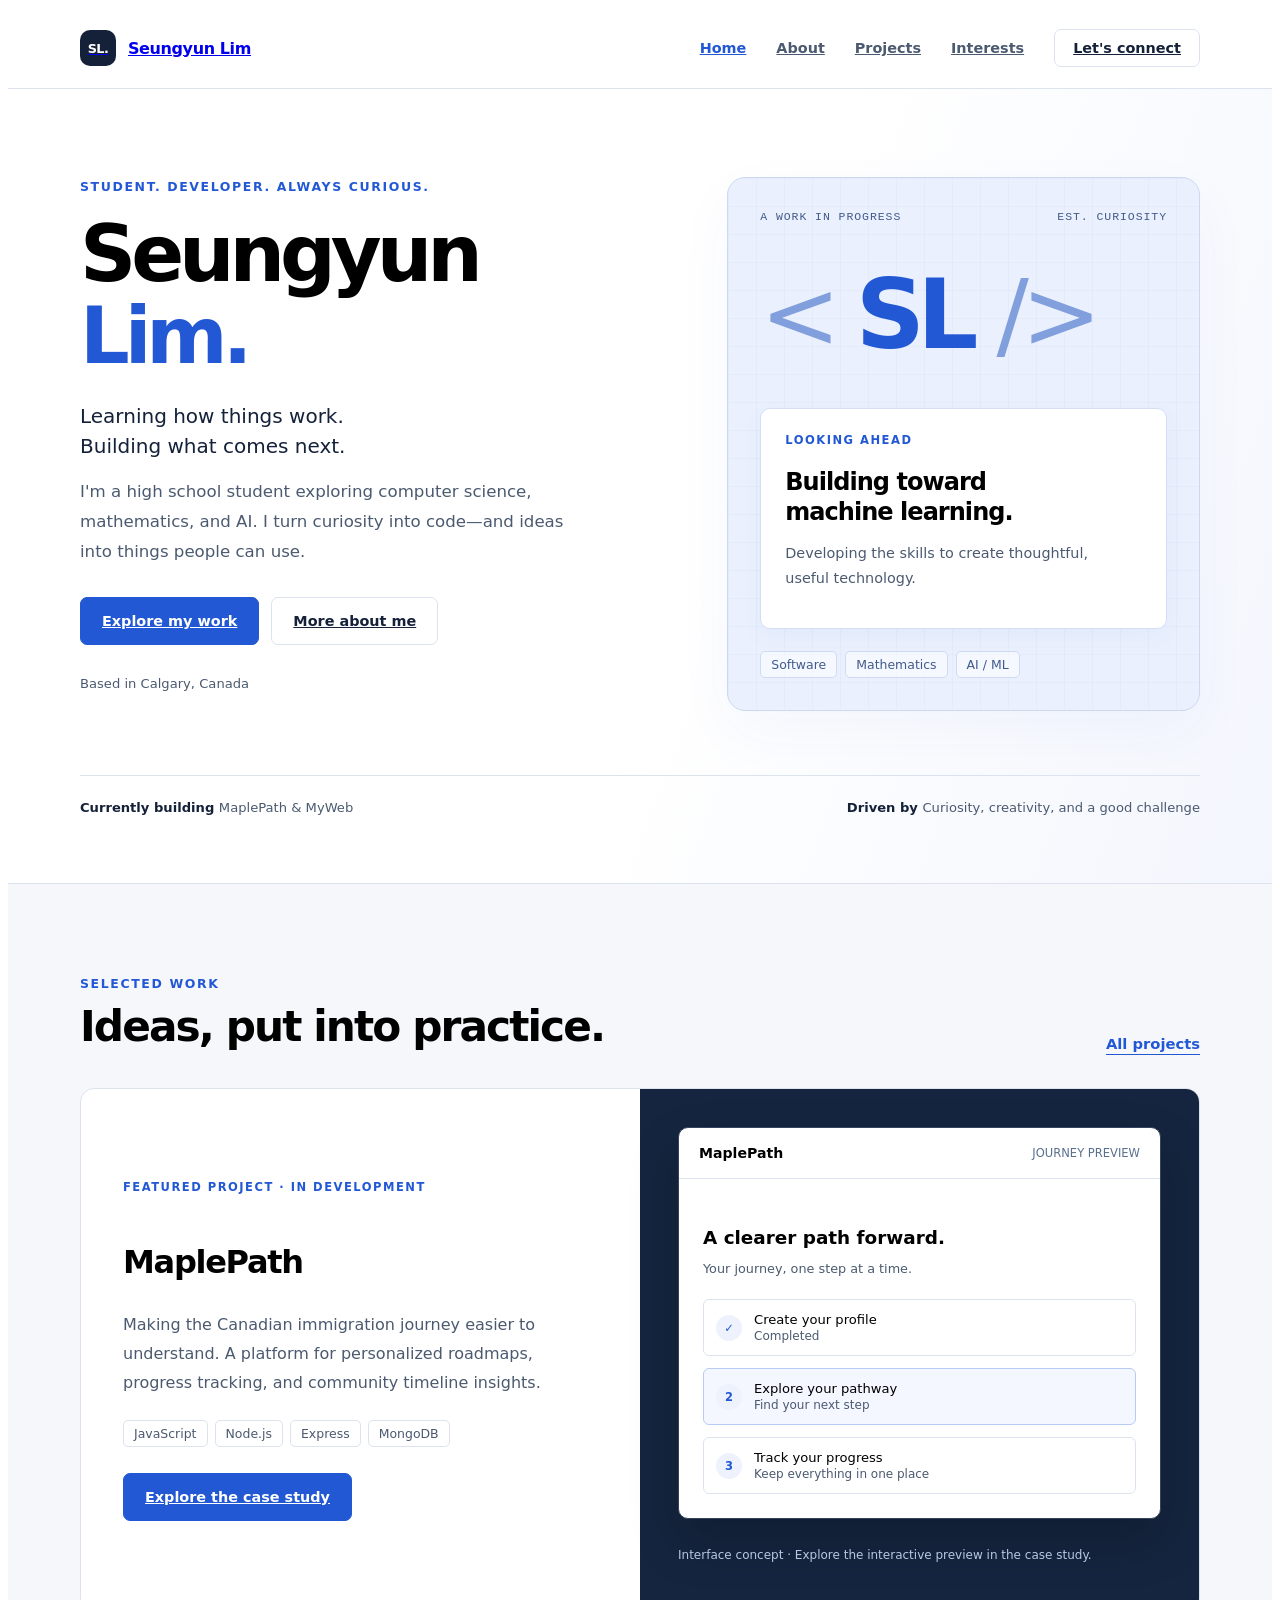
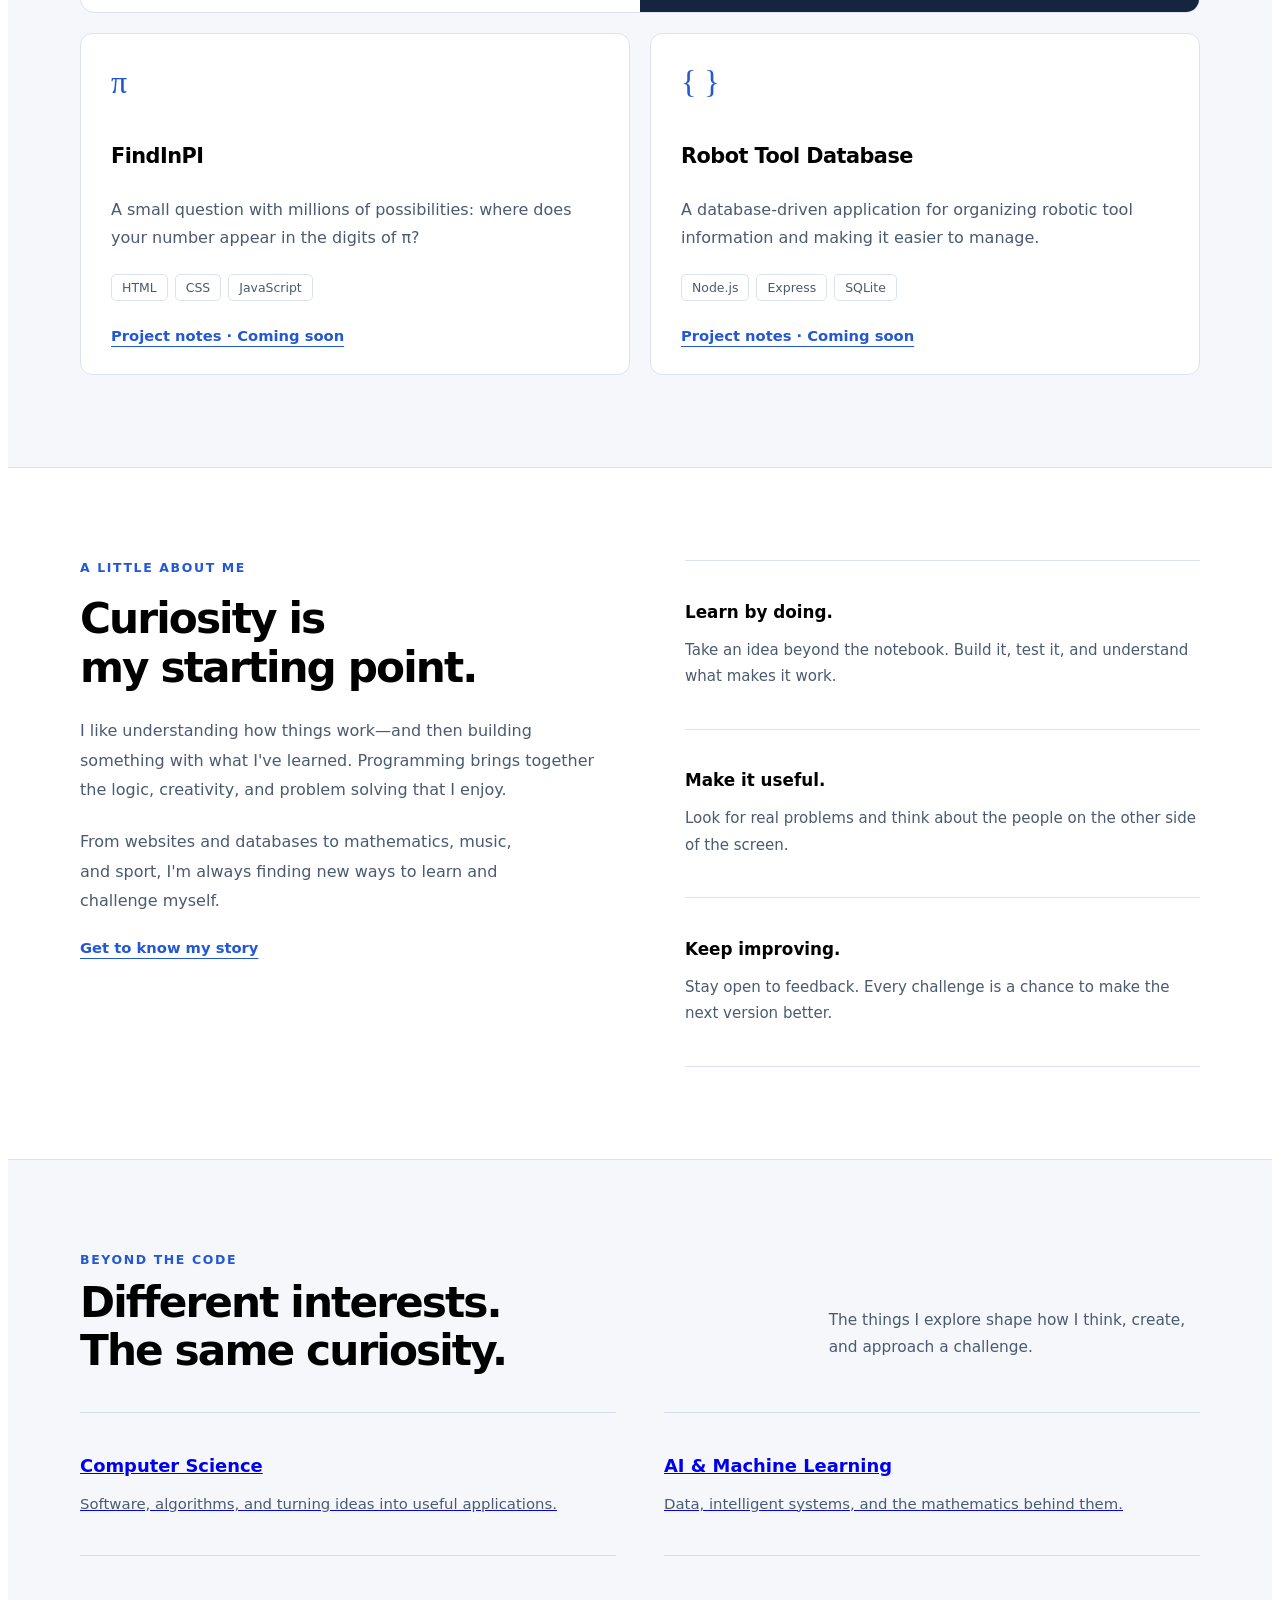
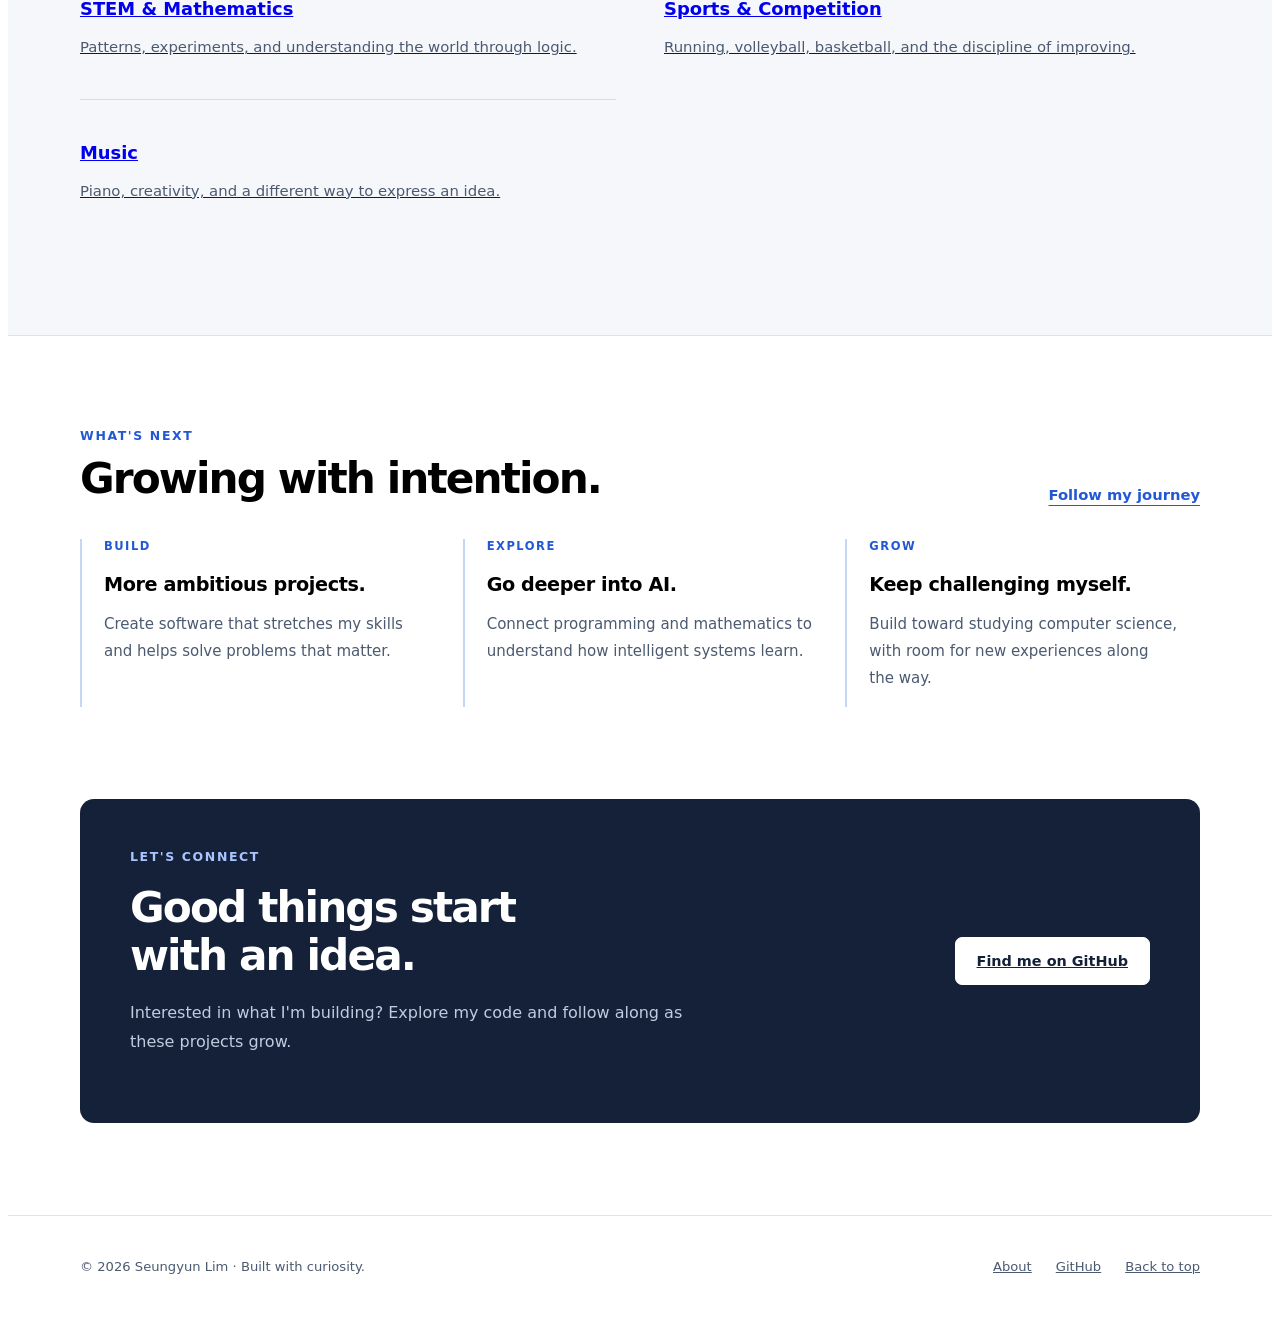
==== index.html @ a48dabe2 "Redesign portfolio with consistent professional layouts" ====
<!DOCTYPE html>
<html lang="en">
    <head>
        <meta charset="UTF-8">
        <meta name="viewport" content="width=device-width, initial-scale=1">
        <title>
            Seungyun Lim | Student, Developer &amp; Builder
        </title>
        <meta name="description" content="Seungyun Lim — a student and developer in Calgary exploring computer science, machine learning, and useful software. Explore my projects, interests, and story.">
        <link rel="stylesheet" href="style.css">
        <link rel="stylesheet" href="css/theme.css?v=20261118">
    </head>
    <body class="home-page">
        <a class="skip-link" href="#main-content">
            Skip to content
        </a>
        <header class="site-header">
            <div class="wrap site-nav">
                <a class="site-brand" href="index.html" aria-label="Seungyun Lim, home">
                    <span class="brand-mark" aria-hidden="true">
                        SL.
                    </span>
                    Seungyun Lim
                </a>
                <button class="nav-toggle" type="button" aria-expanded="false" aria-controls="site-links">
                    Menu
                </button>
                <nav class="site-links" id="site-links" aria-label="Main navigation">
                    <a href="index.html" aria-current="page">
                        Home
                    </a>
                    <a href="about.html">
                        About
                    </a>
                    <a href="projects.html">
                        Projects
                    </a>
                    <a href="index.html#interests">
                        Interests
                    </a>
                    <a class="nav-contact" href="index.html#contact">
                        Let's connect
                    </a>
                </nav>
            </div>
        </header>
        <main id="main-content">
            <section class="home-intro" id="home">
                <div class="wrap">
                    <div class="intro-grid">
                        <div class="intro-copy">
                            <span class="eyebrow">
                                Student. Developer. Always curious.
                            </span>
                            <h1>
                                Seungyun
                                <span>
                                    Lim.
                                </span>
                            </h1>
                            <p class="intro-lead">
                                Learning how things work.
                                <br>
                                Building what comes next.
                            </p>
                            <p>
                                I'm a high school student exploring computer science, mathematics, and AI. I turn curiosity into code—and ideas into things people can use.
                            </p>
                            <div class="intro-actions">
                                <a class="action" href="#projects">
                                    Explore my work
                                </a>
                                <a class="action outline" href="about.html">
                                    More about me
                                </a>
                            </div>
                            <p class="intro-location">
                                Based in Calgary, Canada
                            </p>
                        </div>
                        <aside class="blueprint" aria-label="My current direction">
                            <div class="blueprint-top">
                                <span>
                                    A WORK IN PROGRESS
                                </span>
                                <span>
                                    EST. CURIOSITY
                                </span>
                            </div>
                            <div class="blueprint-monogram" aria-hidden="true">
                                <span>
                                    &lt;
                                </span>
                                SL
                                <span>
                                    /&gt;
                                </span>
                            </div>
                            <div class="blueprint-note">
                                <span class="eyebrow">
                                    Looking ahead
                                </span>
                                <h2>
                                    Building toward
                                    <br>
                                    machine learning.
                                </h2>
                                <p>
                                    Developing the skills to create thoughtful, useful technology.
                                </p>
                            </div>
                            <div class="blueprint-bottom">
                                <span class="pill">
                                    Software
                                </span>
                                <span class="pill">
                                    Mathematics
                                </span>
                                <span class="pill">
                                    AI / ML
                                </span>
                            </div>
                        </aside>
                    </div>
                    <div class="intro-strip">
                        <span>
                            <strong>
                                Currently building
                            </strong>
                            MaplePath &amp; MyWeb
                        </span>
                        <span>
                            <strong>
                                Driven by
                            </strong>
                            Curiosity, creativity, and a good challenge
                        </span>
                    </div>
                </div>
            </section>
            <section class="home-section work-section" id="projects">
                <div class="wrap">
                    <div class="section-top">
                        <div>
                            <span class="eyebrow">
                                Selected work
                            </span>
                            <h2>
                                Ideas, put into practice.
                            </h2>
                        </div>
                        <a class="text-action" href="projects.html">
                            All projects
                        </a>
                    </div>
                    <article class="work-feature">
                        <div class="work-copy">
                            <span class="eyebrow">
                                Featured project · In development
                            </span>
                            <h3>
                                MaplePath
                            </h3>
                            <p>
                                Making the Canadian immigration journey easier to understand. A platform for personalized roadmaps, progress tracking, and community timeline insights.
                            </p>
                            <div class="tags">
                                <span class="pill">
                                    JavaScript
                                </span>
                                <span class="pill">
                                    Node.js
                                </span>
                                <span class="pill">
                                    Express
                                </span>
                                <span class="pill">
                                    MongoDB
                                </span>
                            </div>
                            <a class="action" href="projects/maplepath.html">
                                Explore the case study
                            </a>
                        </div>
                        <div class="work-preview">
                            <div class="journey-window">
                                <div class="journey-title">
                                    <strong>
                                        MaplePath
                                    </strong>
                                    <span>
                                        JOURNEY PREVIEW
                                    </span>
                                </div>
                                <div class="journey-body">
                                    <h4>
                                        A clearer path forward.
                                    </h4>
                                    <p>
                                        Your journey, one step at a time.
                                    </p>
                                    <div class="journey-track">
                                        <div class="journey-stop">
                                            <b aria-hidden="true">
                                                ✓
                                            </b>
                                            <div>
                                                Create your profile
                                                <small>
                                                    Completed
                                                </small>
                                            </div>
                                        </div>
                                        <div class="journey-stop current">
                                            <b aria-hidden="true">
                                                2
                                            </b>
                                            <div>
                                                Explore your pathway
                                                <small>
                                                    Find your next step
                                                </small>
                                            </div>
                                        </div>
                                        <div class="journey-stop">
                                            <b aria-hidden="true">
                                                3
                                            </b>
                                            <div>
                                                Track your progress
                                                <small>
                                                    Keep everything in one place
                                                </small>
                                            </div>
                                        </div>
                                    </div>
                                </div>
                            </div>
                            <p class="preview-caption">
                                Interface concept · Explore the interactive preview in the case study.
                            </p>
                        </div>
                    </article>
                    <div class="work-grid">
                        <article class="work-card">
                            <span class="work-symbol" aria-hidden="true">
                                π
                            </span>
                            <h3>
                                FindInPI
                            </h3>
                            <p>
                                A small question with millions of possibilities: where does your number appear in the digits of π?
                            </p>
                            <div class="tags">
                                <span class="pill">
                                    HTML
                                </span>
                                <span class="pill">
                                    CSS
                                </span>
                                <span class="pill">
                                    JavaScript
                                </span>
                            </div>
                            <a class="text-action" href="projects/findinpi.html">
                                Project notes · Coming soon
                            </a>
                        </article>
                        <article class="work-card">
                            <span class="work-symbol" aria-hidden="true">
                                { }
                            </span>
                            <h3>
                                Robot Tool Database
                            </h3>
                            <p>
                                A database-driven application for organizing robotic tool information and making it easier to manage.
                            </p>
                            <div class="tags">
                                <span class="pill">
                                    Node.js
                                </span>
                                <span class="pill">
                                    Express
                                </span>
                                <span class="pill">
                                    SQLite
                                </span>
                            </div>
                            <a class="text-action" href="projects/robot-tool-database.html">
                                Project notes · Coming soon
                            </a>
                        </article>
                    </div>
                </div>
            </section>
            <section class="home-section" id="about">
                <div class="wrap story-grid">
                    <div class="story-copy">
                        <span class="eyebrow">
                            A little about me
                        </span>
                        <h2>
                            Curiosity is
                            <br>
                            my starting point.
                        </h2>
                        <p>
                            I like understanding how things work—and then building something with what I've learned. Programming brings together the logic, creativity, and problem solving that I enjoy.
                        </p>
                        <p>
                            From websites and databases to mathematics, music, and sport, I'm always finding new ways to learn and challenge myself.
                        </p>
                        <a class="text-action" href="about.html">
                            Get to know my story
                        </a>
                    </div>
                    <div class="principles">
                        <div class="principle">
                            <h3>
                                Learn by doing.
                            </h3>
                            <p>
                                Take an idea beyond the notebook. Build it, test it, and understand what makes it work.
                            </p>
                        </div>
                        <div class="principle">
                            <h3>
                                Make it useful.
                            </h3>
                            <p>
                                Look for real problems and think about the people on the other side of the screen.
                            </p>
                        </div>
                        <div class="principle">
                            <h3>
                                Keep improving.
                            </h3>
                            <p>
                                Stay open to feedback. Every challenge is a chance to make the next version better.
                            </p>
                        </div>
                    </div>
                </div>
            </section>
            <section class="home-section interests-section" id="interests">
                <div class="wrap">
                    <div class="section-top">
                        <div>
                            <span class="eyebrow">
                                Beyond the code
                            </span>
                            <h2>
                                Different interests.
                                <br>
                                The same curiosity.
                            </h2>
                        </div>
                        <p>
                            The things I explore shape how I think, create, and approach a challenge.
                        </p>
                    </div>
                    <div class="interest-list">
                        <a class="interest-row" href="interests/computer-science.html">
                            <h3>
                                Computer Science
                            </h3>
                            <p>
                                Software, algorithms, and turning ideas into useful applications.
                            </p>
                        </a>
                        <a class="interest-row" href="interests/ai-ml.html">
                            <h3>
                                AI &amp; Machine Learning
                            </h3>
                            <p>
                                Data, intelligent systems, and the mathematics behind them.
                            </p>
                        </a>
                        <a class="interest-row" href="interests/stem-mathematics.html">
                            <h3>
                                STEM &amp; Mathematics
                            </h3>
                            <p>
                                Patterns, experiments, and understanding the world through logic.
                            </p>
                        </a>
                        <a class="interest-row" href="interests/sports.html">
                            <h3>
                                Sports &amp; Competition
                            </h3>
                            <p>
                                Running, volleyball, basketball, and the discipline of improving.
                            </p>
                        </a>
                        <a class="interest-row" href="interests/music.html">
                            <h3>
                                Music
                            </h3>
                            <p>
                                Piano, creativity, and a different way to express an idea.
                            </p>
                        </a>
                    </div>
                </div>
            </section>
            <section class="home-section" id="journey">
                <div class="wrap">
                    <div class="section-top">
                        <div>
                            <span class="eyebrow">
                                What's next
                            </span>
                            <h2>
                                Growing with intention.
                            </h2>
                        </div>
                        <a class="text-action" href="about.html#my-journey">
                            Follow my journey
                        </a>
                    </div>
                    <div class="direction-grid">
                        <article class="direction-card">
                            <span class="eyebrow">
                                Build
                            </span>
                            <h3>
                                More ambitious projects.
                            </h3>
                            <p>
                                Create software that stretches my skills and helps solve problems that matter.
                            </p>
                        </article>
                        <article class="direction-card">
                            <span class="eyebrow">
                                Explore
                            </span>
                            <h3>
                                Go deeper into AI.
                            </h3>
                            <p>
                                Connect programming and mathematics to understand how intelligent systems learn.
                            </p>
                        </article>
                        <article class="direction-card">
                            <span class="eyebrow">
                                Grow
                            </span>
                            <h3>
                                Keep challenging myself.
                            </h3>
                            <p>
                                Build toward studying computer science, with room for new experiences along the way.
                            </p>
                        </article>
                    </div>
                </div>
            </section>
            <section class="home-section contact-wrap" id="contact">
                <div class="wrap">
                    <div class="contact-panel">
                        <div class="contact-copy">
                            <span class="eyebrow">
                                Let's connect
                            </span>
                            <h2>
                                Good things start
                                <br>
                                with an idea.
                            </h2>
                            <p>
                                Interested in what I'm building? Explore my code and follow along as these projects grow.
                            </p>
                        </div>
                        <a class="action" href="https://github.com/mape-yt" target="_blank" rel="noopener noreferrer">
                            Find me on GitHub
                        </a>
                    </div>
                </div>
            </section>
        </main>
        <footer class="site-footer">
            <div class="wrap">
                <p>
                    © 2026 Seungyun Lim · Built with curiosity.
                </p>
                <nav aria-label="Footer navigation">
                    <a href="about.html">
                        About
                    </a>
                    <a href="https://github.com/mape-yt" target="_blank" rel="noopener noreferrer">
                        GitHub
                    </a>
                    <a href="#main-content">
                        Back to top
                    </a>
                </nav>
            </div>
        </footer>
        <script src="js/site.js?v=20261118" defer>
        </script>
    </body>
</html>
---- css/theme.css ----
/* Shared visual system. Loaded last on every page. */
:root {
  --primary: #2358d5;
  --primary-dark: #1944aa;
  --navy: #142139;
  --cyan: #2358d5;
  --text: #142139;
  --text-primary: #142139;
  --text-secondary: #4b5a70;
  --text-muted: #58677d;
  --background-soft: #f3f6fb;
  --border: #dce3ee;
  --shadow-soft: 0 8px 28px #14213908;
}
html { scroll-padding-top: 100px; }
body { font-family: 'Segoe UI', system-ui, -apple-system, sans-serif; font-size: 16px; -webkit-font-smoothing: antialiased; }
::selection { background: #cdddff; color: #142139; }
*, *::before, *::after { box-sizing: border-box; }
img, svg { max-width: 100%; }
p { text-wrap: pretty; }
h1, h2, h3 { text-wrap: balance; }
a, button { -webkit-tap-highlight-color: transparent; }
a:focus-visible, button:focus-visible { outline: 3px solid #4275e8; outline-offset: 5px; }
button { font: inherit; }
.skip-link { position: fixed; top: -100px; left: 20px; z-index: 2000; padding: 12px 20px; color: white; background: var(--navy); border-radius: 8px; }
.skip-link:focus { top: 12px; }
.wrap, .section-container { width: min(1120px, calc(100% - 64px)); margin-inline: auto; }
.site-header { position: sticky; top: 0; z-index: 1000; background: #ffffffee; backdrop-filter: blur(16px); border-bottom: 1px solid var(--border); }
.site-nav { min-height: 80px; display: flex; align-items: center; justify-content: space-between; gap: 24px; }
.site-brand { display: inline-flex; align-items: center; gap: 12px; font-size: 1rem; font-weight: 700; letter-spacing: -.025em; }
.brand-mark { display: grid; place-items: center; width: 36px; height: 36px; background: var(--navy); color: white; border-radius: 10px; font-size: .8rem; letter-spacing: -.04em; }
.site-links { display: flex; align-items: center; gap: 30px; }
.site-links a { color: var(--text-secondary); font-size: .9rem; font-weight: 600; padding: 10px 0; }
.site-links a:hover, .site-links a[aria-current='page'] { color: var(--primary); }
.site-links .nav-contact { padding: 10px 18px; border: 1px solid var(--border); border-radius: 7px; color: var(--navy); }
.nav-toggle { display: none; background: white; border: 1px solid var(--border); border-radius: 7px; min-height: 44px; padding: 8px 14px; color: var(--navy); cursor: pointer; }
.eyebrow { display: block; color: var(--primary); font-size: .78rem; font-weight: 650; letter-spacing: .13em; text-transform: uppercase; margin-bottom: 20px; }
.pill { display: inline-flex; padding: 5px 10px; border: 1px solid var(--border); border-radius: 5px; font-size: .78rem; font-weight: 500; }
.action { display: inline-flex; justify-content: center; align-items: center; min-height: 48px; padding: 12px 21px; border: 1px solid var(--primary); border-radius: 7px; background: var(--primary); color: white; font-size: .9rem; font-weight: 600; transition: background .2s, transform .2s; }
.action:hover { background: var(--primary-dark); transform: translateY(-2px); }
.action.outline { background: white; color: var(--navy); border-color: var(--border); }
.action.outline:hover { background: #f3f6fb; }
.text-action { display: inline-block; color: var(--primary); font-weight: 600; font-size: .92rem; text-underline-offset: 5px; }
.text-action:hover { text-decoration: underline; }
.home-intro { padding: 88px 0 68px; background: linear-gradient(110deg, #fff 55%, #f3f6fd); }
.intro-grid { display: grid; grid-template-columns: 1.2fr 1fr; align-items: center; gap: 80px; }
.intro-copy h1 { font-size: clamp(3.5rem, 6.1vw, 5.5rem); line-height: 1.04; letter-spacing: -.065em; font-weight: 650; margin: 0 0 24px; }
.intro-copy h1 span { display: block; color: var(--primary); }
.intro-copy .intro-lead { font-size: 1.25rem; color: var(--navy); line-height: 1.5; margin-bottom: 16px; font-weight: 500; }
.intro-copy > p { font-size: 1.04rem; line-height: 1.8; color: var(--text-secondary); max-width: 49ch; }
.intro-actions { display: flex; flex-wrap: wrap; gap: 12px; margin-top: 30px; }
.intro-location { margin-top: 27px; font-size: .82rem !important; }
.blueprint { position: relative; isolation: isolate; padding: 32px; min-height: 450px; border: 1px solid #cdd9f0; border-radius: 18px; background: #eaf0fd; overflow: hidden; box-shadow: 0 20px 60px #2358d50a; }
.blueprint::before { content: ''; position: absolute; inset: 0; z-index: -1; background-image: linear-gradient(#2358d509 1px, transparent 1px), linear-gradient(90deg, #2358d509 1px, transparent 1px); background-size: 28px 28px; }
.blueprint-top { display: flex; justify-content: space-between; gap: 15px; color: #425b8c; font: .72rem ui-monospace, monospace; letter-spacing: .08em; }
.blueprint-monogram { font-size: 6rem; line-height: 1.3; letter-spacing: -.08em; font-weight: 600; color: var(--primary); margin: 30px 0; }
.blueprint-monogram span { font-weight: 300; color: #819fdc; }
.blueprint-note { position: relative; padding: 24px; background: #fff; border: 1px solid #d4dff3; border-radius: 10px; box-shadow: 0 8px 24px #2358d50b; }
.blueprint-note .eyebrow { margin-bottom: 10px; font-size: .72rem; }
.blueprint-note h2 { font-size: 1.5rem; line-height: 1.25; letter-spacing: -.04em; margin-bottom: 10px; }
.blueprint-note p { color: var(--text-secondary); font-size: .9rem; line-height: 1.7; }
.blueprint-bottom { margin-top: 22px; display: flex; gap: 8px; flex-wrap: wrap; }
.blueprint-bottom .pill { background: #ffffff90; border-color: #cfdbf2; color: #425b8c; }
.intro-strip { margin-top: 64px; padding-top: 24px; border-top: 1px solid var(--border); display: flex; justify-content: space-between; gap: 24px; font-size: .82rem; color: var(--text-secondary); }
.intro-strip strong { font-weight: 600; color: var(--navy); }
.home-section { padding: 92px 0; }
.section-top { display: flex; align-items: end; justify-content: space-between; gap: 32px; margin-bottom: 36px; }
.section-top h2, .story-copy h2, .contact-copy h2 { font-size: clamp(2rem, 3.3vw, 3rem); line-height: 1.15; letter-spacing: -.045em; font-weight: 600; margin: 0; }
.section-top .eyebrow { margin-bottom: 12px; }
.section-top > p { max-width: 38ch; font-size: .96rem; color: var(--text-secondary); line-height: 1.75; }
.work-section { background: #f5f7fb; border-block: 1px solid var(--border); }
.work-feature { display: grid; grid-template-columns: 1fr 1fr; border: 1px solid var(--border); border-radius: 14px; overflow: hidden; background: white; }
.work-copy { padding: 42px; display: flex; flex-direction: column; align-items: flex-start; justify-content: center; }
.work-copy .eyebrow { font-size: .72rem; margin-bottom: 17px; }
.work-copy h3 { font-size: 2rem; font-weight: 600; letter-spacing: -.04em; margin-bottom: 14px; }
.work-copy > p { color: var(--text-secondary); font-size: 1rem; line-height: 1.8; margin-bottom: 22px; }
.tags { display: flex; flex-wrap: wrap; gap: 7px; color: var(--text-secondary); margin-bottom: 26px; }
.work-preview { padding: 38px; background: #15253f; display: flex; flex-direction: column; justify-content: center; gap: 17px; }
.preview-caption { color: #b8c8e4; font-size: .75rem; }
.journey-window { border: 1px solid #34435e; border-radius: 10px; overflow: hidden; background: #fff; box-shadow: 0 22px 50px #0003; }
.journey-title { display: flex; justify-content: space-between; align-items: center; padding: 17px 20px; border-bottom: 1px solid var(--border); font-size: .88rem; }
.journey-title span { color: #59708c; font-size: .72rem; }
.journey-body { padding: 24px; }
.journey-body h4 { font-size: 1.15rem; font-weight: 600; margin-bottom: 6px; }
.journey-body > p { font-size: .8rem; color: var(--text-secondary); }
.journey-track { display: grid; gap: 12px; margin-top: 23px; }
.journey-stop { display: flex; align-items: center; gap: 12px; padding: 12px; border: 1px solid var(--border); border-radius: 6px; font-size: .82rem; }
.journey-stop b { display: grid; place-items: center; width: 26px; height: 26px; flex-shrink: 0; background: #edf2fc; color: #2358d5; border-radius: 50%; font-size: .72rem; }
.journey-stop small { display: block; color: var(--text-secondary); font-size: .75rem; margin-top: 2px; }
.journey-stop.current { border-color: #b7cbf5; background: #f4f7ff; }
.work-grid { display: grid; grid-template-columns: 1fr 1fr; gap: 20px; margin-top: 20px; }
.work-card { padding: 30px; background: white; border: 1px solid var(--border); border-radius: 12px; display: flex; flex-direction: column; align-items: flex-start; }
.work-card .work-symbol { font: 2rem Georgia, serif; color: var(--primary); margin-bottom: 22px; }
.work-card h3 { font-size: 1.3rem; letter-spacing: -.025em; margin-bottom: 12px; }
.work-card p { color: var(--text-secondary); line-height: 1.75; margin-bottom: 22px; }
.work-card .text-action { margin-top: auto; }
.story-grid { display: grid; grid-template-columns: 1fr 1fr; gap: 90px; align-items: start; }
.story-copy h2 { margin-bottom: 24px; }
.story-copy p { color: var(--text-secondary); font-size: 1rem; line-height: 1.85; margin-bottom: 22px; }
.principles { border-top: 1px solid var(--border); }
.principle { padding: 24px 0; border-bottom: 1px solid var(--border); }
.principle h3 { font-size: 1.05rem; margin-bottom: 8px; font-weight: 600; }
.principle p { color: var(--text-secondary); font-size: .94rem; line-height: 1.75; }
.interests-section { background: #f5f7fb; border-block: 1px solid var(--border); }
.interest-list { display: grid; grid-template-columns: 1fr 1fr; gap: 0 48px; }
.interest-row { display: block; padding: 24px 0; border-top: 1px solid #d3ddeb; transition: padding .2s; }
.interest-row h3 { font-size: 1.12rem; font-weight: 600; margin-bottom: 8px; }
.interest-row p { color: var(--text-secondary); line-height: 1.75; font-size: .93rem; }
.interest-row:hover { padding-left: 8px; }
.interest-row:hover h3 { color: var(--primary); }
.direction-grid { display: grid; grid-template-columns: repeat(3, 1fr); gap: 28px; }
.direction-card { border-left: 2px solid #c6d6f7; padding-left: 22px; }
.direction-card .eyebrow { font-size: .72rem; margin-bottom: 13px; }
.direction-card h3 { font-size: 1.2rem; margin-bottom: 12px; font-weight: 600; letter-spacing: -.02em; }
.direction-card p { color: var(--text-secondary); font-size: .94rem; line-height: 1.8; }
.contact-panel { background: var(--navy); color: white; border-radius: 14px; padding: 50px; display: flex; align-items: center; justify-content: space-between; gap: 40px; }
.contact-copy { max-width: 580px; }
.contact-copy .eyebrow { color: #a9c4ff; }
.contact-copy p { color: #c0ccdf; margin-top: 18px; line-height: 1.8; }
.contact-panel .action { flex-shrink: 0; background: white; color: var(--navy); border-color: white; }
.contact-wrap { padding-top: 0; }
.site-footer { padding: 30px 0; border-top: 1px solid var(--border); background: white; }
.site-footer .wrap { display: flex; justify-content: space-between; align-items: center; gap: 24px; }
.site-footer p, .site-footer a { color: var(--text-secondary); font-size: .82rem; }
.site-footer nav { display: flex; flex-wrap: wrap; gap: 24px; }
.site-footer a:hover { color: var(--primary); }

/* Inner pages retain their content and diagrams, with calmer visual rhythm. */
body:not(.home-page) main > section { padding-block: 88px; }
body:not(.home-page) main h2 { font-size: clamp(1.9rem, 3.5vw, 3.1rem); line-height: 1.18; letter-spacing: -.04em; font-weight: 600; }
body:not(.home-page) main h3 { line-height: 1.3; letter-spacing: -.02em; font-weight: 600; }
body:not(.home-page) main p { font-size: max(1rem, 1em); line-height: 1.8; }
.about-hero, .interest-page-hero, .projects-page-hero, .project-page-hero {
  min-height: 0 !important; height: auto !important; background: #edf2fc !important; color: var(--navy); border-bottom: 1px solid #d7e1f2;
}
.about-hero .section-container, .interest-page-hero .section-container, .projects-page-hero .section-container { width: min(1120px, calc(100% - 64px)); padding: 0; height: auto; justify-content: flex-start; text-align: left; }
.about-hero-content, .interest-hero-content, .projects-hero-content { padding: 0; margin: 0; max-width: 850px; width: 100%; text-align: left; }
.about-hero h1, .interest-hero-content h1, .projects-hero-content h1, .project-page-title { font-size: clamp(2.8rem, 5.5vw, 5rem); font-weight: 600; color: var(--navy); line-height: 1.08; letter-spacing: -.055em; margin: 0 0 24px; text-shadow: none; }
.about-hero h1 span, .interest-hero-content h1 span, .projects-hero-content h1 span { color: var(--primary); }
.about-hero-intro, .interest-hero-description, .projects-hero-description, .project-page-description, .project-page-tagline { color: var(--text-secondary); max-width: 65ch; margin: 0 0 25px; text-shadow: none; }
.about-label, .interest-page-label, .projects-page-label, .project-page-label { color: var(--primary); font-size: .8rem; letter-spacing: .12em; }
.about-hero-meta, .interest-hero-meta, .projects-hero-meta { justify-content: flex-start; }
.about-hero-meta span, .interest-hero-meta span, .projects-hero-meta span { color: #415675; border: 1px solid #cbd8ed; background: #ffffff80; border-radius: 5px; font-size: .8rem; letter-spacing: .03em; }
.hero-mouse-glow, .about-hero-orbit, .about-hero-grid, .hero-floating-particles, .interest-hero-background, .projects-hero-background,
.interest-page-number, .projects-page-number, .interest-page-icon, .projects-page-icon,
.about-scroll-indicator, .interest-scroll-indicator, .projects-scroll-indicator, .project-scroll-hint { display: none !important; }
.about-journey-section, .about-focus-section, .interest-section:nth-of-type(odd), .project-idea-section, .projects-preview { background: #142139 !important; }
.about-thinking-section, .about-interests-section, .interest-section:nth-of-type(even), .projects-coming-soon { background: #f5f7fb; }
.about-section-grid, .interest-section-grid, .project-page-grid { gap: 64px; }
.about-heading, .interest-heading, .features-heading, .architecture-heading { margin-bottom: 40px; }
.about-section-label, .interest-section-label, .section-label, .feature-category, .architecture-label { font-size: .8rem; letter-spacing: .1em; }
.about-interest-card, .focus-card, .interest-experience-card, .feature-card, .problem-step, .architecture-layer, .architecture-data-card { border-radius: 10px; box-shadow: none; }
.about-interest-card:hover, .focus-card:hover, .interest-experience-card:hover, .feature-card:hover { transform: none !important; box-shadow: 0 8px 24px #1421390a; }
.reveal, .reveal.reveal-left, .reveal.reveal-right, .reveal.reveal-scale, .hero-reveal { opacity: 1 !important; transform: none !important; }
.coming-soon-page { min-height: 65vh; background: #f5f7fb; }
.coming-soon-content h1 { font-size: clamp(2.8rem, 6vw, 5rem); line-height: 1.1; letter-spacing: -.045em; }
.coming-soon-dot { animation: none; box-shadow: none; }
.project-page-buttons .primary-button { background: var(--primary); color: white; }
.secondary-project-button { background: white; color: var(--text-secondary); border-color: var(--border); }
.disabled-link { cursor: default; color: var(--text-secondary); }
.project-availability { margin-top: 20px; font-size: .85rem !important; color: var(--text-secondary); }
body:not(.home-page) main [class*='label'], body:not(.home-page) main [class*='category'] { font-size: .8rem; font-weight: 600; }
.about-hero-meta span, .interest-hero-meta span { font-weight: 500; }
.archive-hero { background: #edf2fc; border-bottom: 1px solid var(--border); }
.archive-hero h1 { font-size: clamp(3rem, 5vw, 4.7rem); letter-spacing: -.055em; line-height: 1.08; font-weight: 650; margin-bottom: 24px; }
.archive-hero p { color: var(--text-secondary); max-width: 60ch; }
body:not(.home-page) .work-copy h2 { font-size: 2rem; margin-bottom: 14px; }
body:not(.home-page) .work-card h2 { font-size: 1.3rem; margin-bottom: 12px; }
@media (max-width: 900px) {
  .intro-grid { gap: 35px; grid-template-columns: 1.1fr 1fr; }
  .blueprint { padding: 23px; min-height: 420px; }
  .blueprint-monogram { font-size: 5rem; }
  .work-copy, .work-preview { padding: 28px; }
  .story-grid { gap: 45px; }
  .about-section-grid, .interest-section-grid, .project-page-grid { gap: 32px; }
}
@media (max-width: 700px) {
  .wrap, .section-container, .about-hero .section-container, .interest-page-hero .section-container, .projects-page-hero .section-container { width: calc(100% - 40px); }
  .site-nav { min-height: 68px; }
  .nav-toggle { display: block; }
  .site-links { display: none; position: absolute; top: 68px; left: 0; right: 0; padding: 16px 20px 24px; background: white; border-bottom: 1px solid var(--border); box-shadow: 0 12px 20px #1421390a; }
  .site-links.is-open { display: flex; flex-direction: column; align-items: stretch; gap: 4px; }
  .site-links a { padding: 12px; }
  .home-intro { padding: 55px 0 32px; }
  .intro-grid, .work-feature, .work-grid, .story-grid, .interest-list, .direction-grid { grid-template-columns: 1fr; }
  .intro-grid { gap: 38px; }
  .intro-copy h1 { font-size: clamp(3.4rem, 13vw, 4.8rem); }
  .intro-copy .intro-lead { font-size: 1.15rem; }
  .blueprint { min-height: 0; padding: 24px; }
  .blueprint-monogram { margin: 14px 0; font-size: 4.3rem; }
  .blueprint-note { padding: 20px; }
  .intro-strip { margin-top: 32px; flex-direction: column; gap: 10px; }
  .home-section, body:not(.home-page) main > section { padding-block: 60px; }
  .section-top { align-items: flex-start; flex-direction: column; gap: 18px; }
  .work-copy, .work-preview, .work-card { padding: 24px; }
  .work-preview { padding: 24px 18px; }
  .work-grid, .direction-grid { gap: 20px; }
  .story-grid { gap: 32px; }
  .contact-wrap { padding-top: 0; }
  .contact-panel { padding: 30px 24px; flex-direction: column; align-items: flex-start; gap: 26px; }
  .site-footer .wrap { flex-direction: column; align-items: flex-start; gap: 14px; }
  .about-section-grid, .interest-section-grid, .project-page-grid { grid-template-columns: 1fr; }
  .about-hero h1, .interest-hero-content h1, .projects-hero-content h1, .project-page-title { font-size: clamp(2.6rem, 11vw, 4rem); overflow-wrap: anywhere; }
  .about-hero-meta, .interest-hero-meta { flex-wrap: wrap; }
  .architecture-diagram { padding: 22px 16px; }
  .feature-card-large { grid-template-columns: 1fr; }
}
@media (prefers-reduced-motion: reduce) {
  html { scroll-behavior: auto !important; }
  *, *::before, *::after { animation: none !important; transition: none !important; scroll-behavior: auto !important; }
}
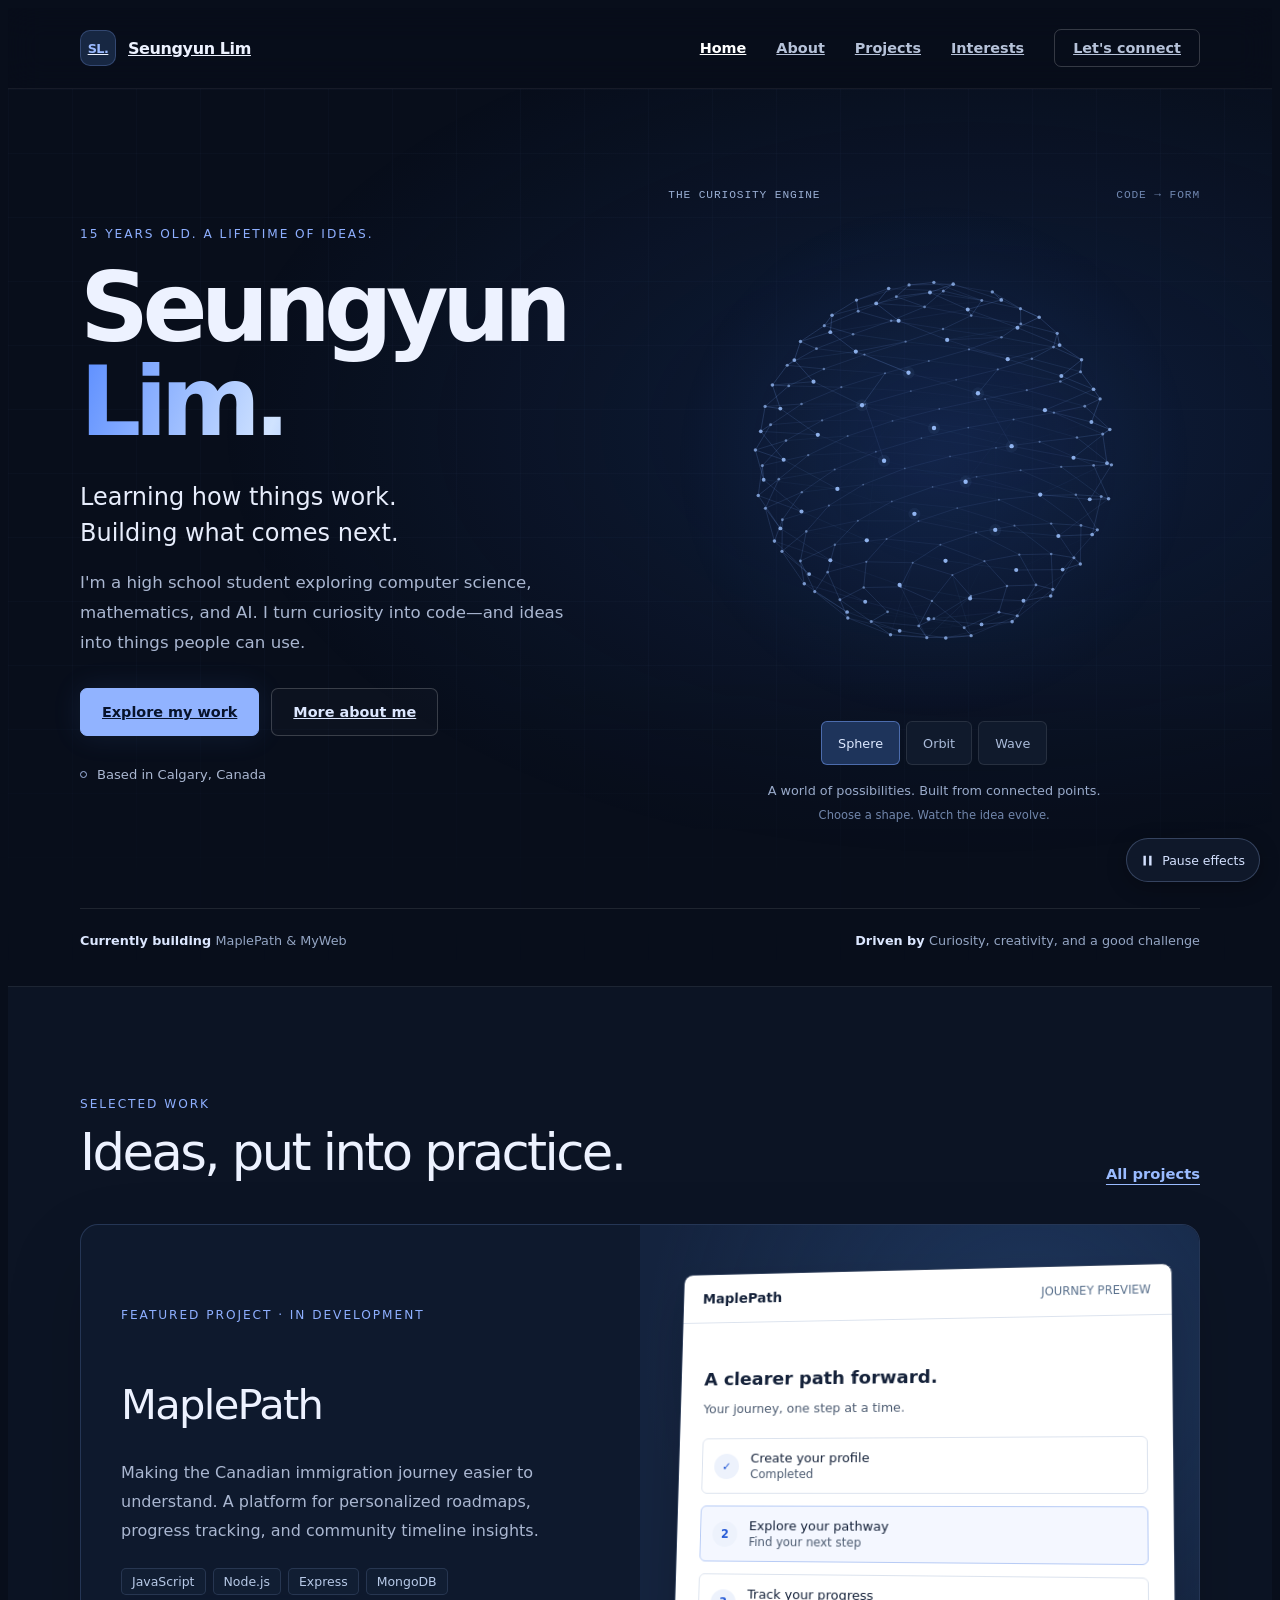
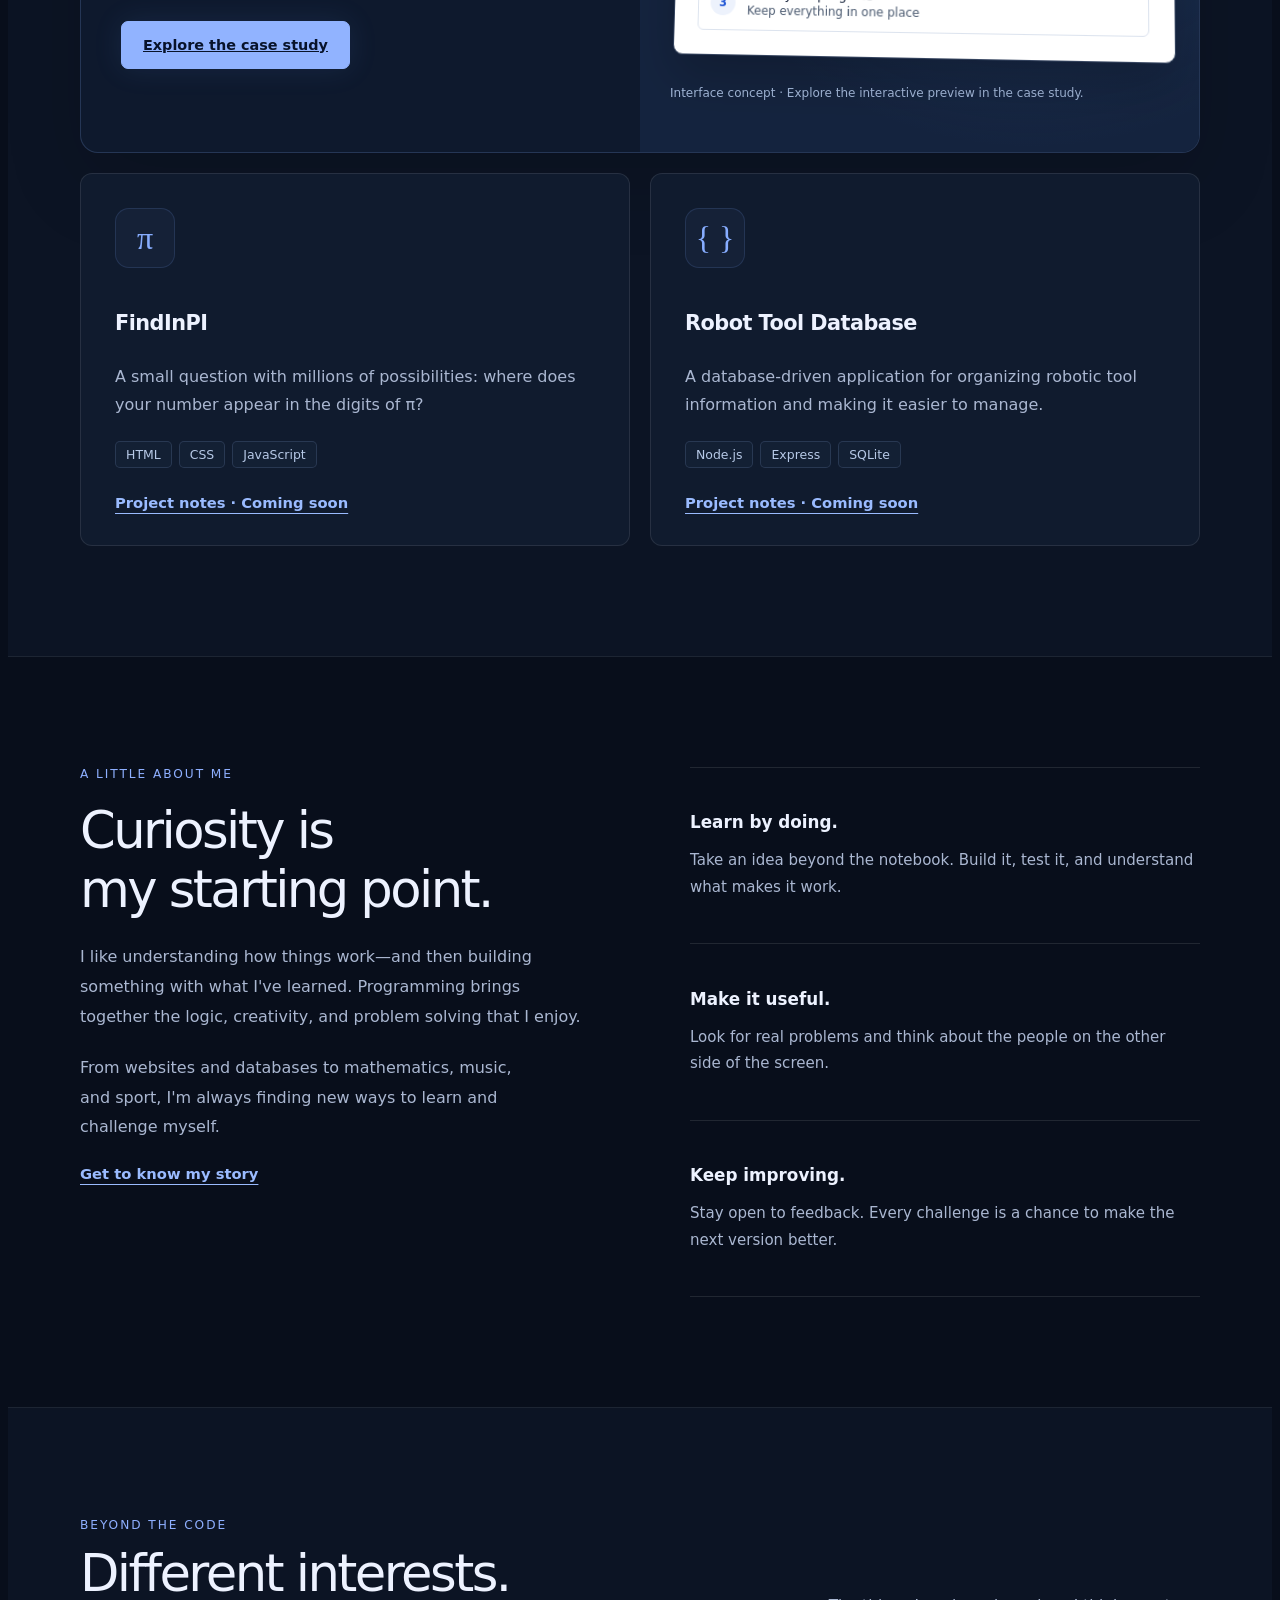
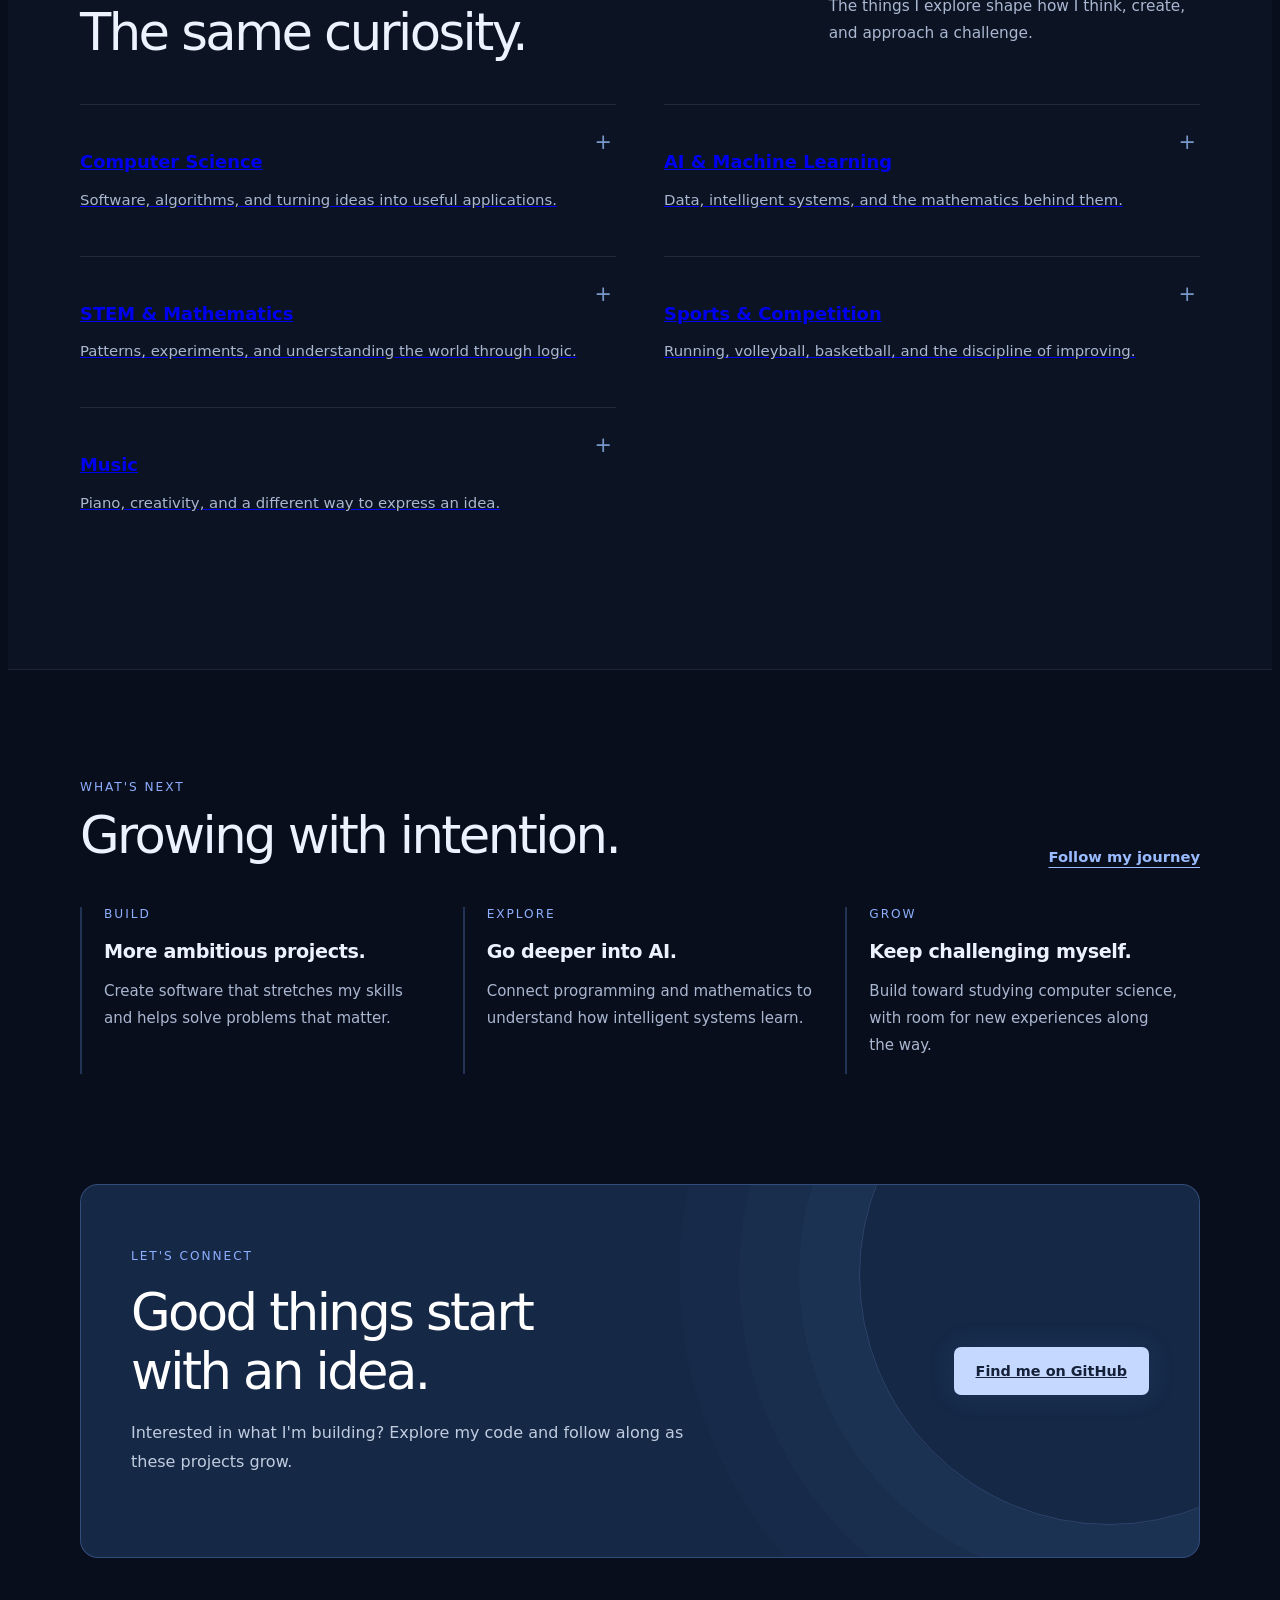
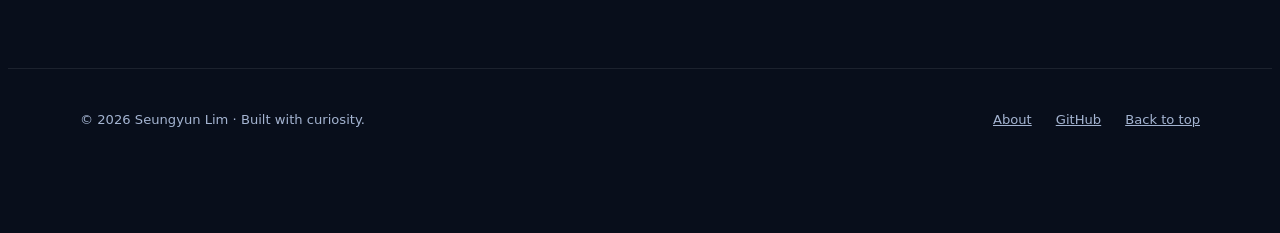
==== commit 15ed38fc: "Add interactive particle sculpture and cinematic homepage effects" ====
--- a/index.html
+++ b/index.html
@@ -9,6 +9,8 @@
         <meta name="description" content="Seungyun Lim — a student and developer in Calgary exploring computer science, machine learning, and useful software. Explore my projects, interests, and story.">
         <link rel="stylesheet" href="style.css">
         <link rel="stylesheet" href="css/theme.css?v=20261118">
+    <meta name="theme-color" content="#080e1b">
+        <link rel="stylesheet" href="css/home.css?v=1">
     </head>
     <body class="home-page">
         <a class="skip-link" href="#main-content">
@@ -43,14 +45,15 @@
                     </a>
                 </nav>
             </div>
+        <div class="reading-progress" aria-hidden="true"></div>
         </header>
         <main id="main-content">
             <section class="home-intro" id="home">
                 <div class="wrap">
                     <div class="intro-grid">
-                        <div class="intro-copy">
-                            <span class="eyebrow">
-                                Student. Developer. Always curious.
+                        <div class="intro-copy entrance">
+                            <span class="eyebrow">
+                                15 years old. A lifetime of ideas.
                             </span>
                             <h1>
                                 Seungyun
@@ -78,48 +81,17 @@
                                 Based in Calgary, Canada
                             </p>
                         </div>
-                        <aside class="blueprint" aria-label="My current direction">
-                            <div class="blueprint-top">
-                                <span>
-                                    A WORK IN PROGRESS
-                                </span>
-                                <span>
-                                    EST. CURIOSITY
-                                </span>
-                            </div>
-                            <div class="blueprint-monogram" aria-hidden="true">
-                                <span>
-                                    &lt;
-                                </span>
-                                SL
-                                <span>
-                                    /&gt;
-                                </span>
-                            </div>
-                            <div class="blueprint-note">
-                                <span class="eyebrow">
-                                    Looking ahead
-                                </span>
-                                <h2>
-                                    Building toward
-                                    <br>
-                                    machine learning.
-                                </h2>
-                                <p>
-                                    Developing the skills to create thoughtful, useful technology.
-                                </p>
-                            </div>
-                            <div class="blueprint-bottom">
-                                <span class="pill">
-                                    Software
-                                </span>
-                                <span class="pill">
-                                    Mathematics
-                                </span>
-                                <span class="pill">
-                                    AI / ML
-                                </span>
-                            </div>
+                        <aside class="sculpture entrance" style="--delay: 150ms" aria-label="Interactive generative sculpture">
+                            <div class="sculpture-hud"><span>THE CURIOSITY ENGINE</span><span>CODE → FORM</span></div>
+                            <div class="sculpture-stage">
+                                <canvas id="sculpture-canvas" aria-hidden="true"></canvas>
+                            </div>
+                            <div class="sculpture-controls" role="group" aria-label="Choose a sculpture shape">
+                                <button class="shape-button" data-shape="sphere" type="button" aria-pressed="true">Sphere</button>
+                                <button class="shape-button" data-shape="orbit" type="button" aria-pressed="false">Orbit</button>
+                                <button class="shape-button" data-shape="wave" type="button" aria-pressed="false">Wave</button>
+                            </div>
+                            <p class="sculpture-caption"><span id="sculpture-description" aria-live="polite">A world of possibilities. Built from connected points.</span><span class="sculpture-hint">Choose a shape. Watch the idea evolve.</span></p>
                         </aside>
                     </div>
                     <div class="intro-strip">
@@ -140,7 +112,7 @@
             </section>
             <section class="home-section work-section" id="projects">
                 <div class="wrap">
-                    <div class="section-top">
+                    <div class="section-top" data-reveal>
                         <div>
                             <span class="eyebrow">
                                 Selected work
@@ -153,7 +125,7 @@
                             All projects
                         </a>
                     </div>
-                    <article class="work-feature">
+                    <article class="work-feature" data-reveal>
                         <div class="work-copy">
                             <span class="eyebrow">
                                 Featured project · In development
@@ -242,7 +214,7 @@
                         </div>
                     </article>
                     <div class="work-grid">
-                        <article class="work-card">
+                        <article class="work-card" data-reveal>
                             <span class="work-symbol" aria-hidden="true">
                                 π
                             </span>
@@ -267,7 +239,7 @@
                                 Project notes · Coming soon
                             </a>
                         </article>
-                        <article class="work-card">
+                        <article class="work-card" data-reveal>
                             <span class="work-symbol" aria-hidden="true">
                                 { }
                             </span>
@@ -297,7 +269,7 @@
             </section>
             <section class="home-section" id="about">
                 <div class="wrap story-grid">
-                    <div class="story-copy">
+                    <div class="story-copy" data-reveal>
                         <span class="eyebrow">
                             A little about me
                         </span>
@@ -317,7 +289,7 @@
                         </a>
                     </div>
                     <div class="principles">
-                        <div class="principle">
+                        <div class="principle" data-reveal>
                             <h3>
                                 Learn by doing.
                             </h3>
@@ -325,7 +297,7 @@
                                 Take an idea beyond the notebook. Build it, test it, and understand what makes it work.
                             </p>
                         </div>
-                        <div class="principle">
+                        <div class="principle" data-reveal>
                             <h3>
                                 Make it useful.
                             </h3>
@@ -333,7 +305,7 @@
                                 Look for real problems and think about the people on the other side of the screen.
                             </p>
                         </div>
-                        <div class="principle">
+                        <div class="principle" data-reveal>
                             <h3>
                                 Keep improving.
                             </h3>
@@ -346,7 +318,7 @@
             </section>
             <section class="home-section interests-section" id="interests">
                 <div class="wrap">
-                    <div class="section-top">
+                    <div class="section-top" data-reveal>
                         <div>
                             <span class="eyebrow">
                                 Beyond the code
@@ -362,7 +334,7 @@
                         </p>
                     </div>
                     <div class="interest-list">
-                        <a class="interest-row" href="interests/computer-science.html">
+                        <a class="interest-row" data-reveal href="interests/computer-science.html">
                             <h3>
                                 Computer Science
                             </h3>
@@ -370,7 +342,7 @@
                                 Software, algorithms, and turning ideas into useful applications.
                             </p>
                         </a>
-                        <a class="interest-row" href="interests/ai-ml.html">
+                        <a class="interest-row" data-reveal href="interests/ai-ml.html">
                             <h3>
                                 AI &amp; Machine Learning
                             </h3>
@@ -378,7 +350,7 @@
                                 Data, intelligent systems, and the mathematics behind them.
                             </p>
                         </a>
-                        <a class="interest-row" href="interests/stem-mathematics.html">
+                        <a class="interest-row" data-reveal href="interests/stem-mathematics.html">
                             <h3>
                                 STEM &amp; Mathematics
                             </h3>
@@ -386,7 +358,7 @@
                                 Patterns, experiments, and understanding the world through logic.
                             </p>
                         </a>
-                        <a class="interest-row" href="interests/sports.html">
+                        <a class="interest-row" data-reveal href="interests/sports.html">
                             <h3>
                                 Sports &amp; Competition
                             </h3>
@@ -394,7 +366,7 @@
                                 Running, volleyball, basketball, and the discipline of improving.
                             </p>
                         </a>
-                        <a class="interest-row" href="interests/music.html">
+                        <a class="interest-row" data-reveal href="interests/music.html">
                             <h3>
                                 Music
                             </h3>
@@ -407,7 +379,7 @@
             </section>
             <section class="home-section" id="journey">
                 <div class="wrap">
-                    <div class="section-top">
+                    <div class="section-top" data-reveal>
                         <div>
                             <span class="eyebrow">
                                 What's next
@@ -421,7 +393,7 @@
                         </a>
                     </div>
                     <div class="direction-grid">
-                        <article class="direction-card">
+                        <article class="direction-card" data-reveal>
                             <span class="eyebrow">
                                 Build
                             </span>
@@ -432,7 +404,7 @@
                                 Create software that stretches my skills and helps solve problems that matter.
                             </p>
                         </article>
-                        <article class="direction-card">
+                        <article class="direction-card" data-reveal>
                             <span class="eyebrow">
                                 Explore
                             </span>
@@ -443,7 +415,7 @@
                                 Connect programming and mathematics to understand how intelligent systems learn.
                             </p>
                         </article>
-                        <article class="direction-card">
+                        <article class="direction-card" data-reveal>
                             <span class="eyebrow">
                                 Grow
                             </span>
@@ -459,7 +431,7 @@
             </section>
             <section class="home-section contact-wrap" id="contact">
                 <div class="wrap">
-                    <div class="contact-panel">
+                    <div class="contact-panel" data-reveal>
                         <div class="contact-copy">
                             <span class="eyebrow">
                                 Let's connect
@@ -500,5 +472,10 @@
         </footer>
         <script src="js/site.js?v=20261118" defer>
         </script>
+    <button class="motion-toggle" type="button" aria-pressed="false" hidden>
+            <svg viewBox="0 0 16 16" aria-hidden="true"><path d="M3 2h3v12H3zm7 0h3v12h-3z"/></svg>
+            <span>Pause effects</span>
+        </button>
+        <script src="js/home.js?v=1" defer></script>
     </body>
 </html>
--- a/css/home.css
+++ b/css/home.css
@@ -0,0 +1,131 @@
+/* Homepage creative-lab treatment. Other pages keep the shared theme. */
+.home-page {
+  --primary: #87adff; --primary-dark: #b7ccff; --navy: #edf2ff;
+  --text: #edf2ff; --text-secondary: #aab7d1; --text-muted: #aab7d1;
+  --border: #ffffff1a; --background-soft: #111c30;
+  background: #080e1b; color: var(--text); overflow-x: clip;
+}
+.home-page ::selection { background: #608eff; color: #fff; }
+.home-page .site-header { background: #080e1bd9; border-color: #ffffff10; }
+.home-page .site-brand { color: #edf2ff; }
+.home-page .brand-mark { background: #172742; color: #9bbaff; border: 1px solid #88adff40; }
+.home-page .site-links a { color: #b6c2d9; }
+.home-page .site-links a:hover, .home-page .site-links a[aria-current] { color: white; }
+.home-page .nav-contact { border-color: #ffffff30; color: white; }
+.home-page .nav-toggle { background: #132039; color: white; border-color: #ffffff25; }
+.reading-progress { position: absolute; left: 0; bottom: -1px; height: 2px; width: 100%; background: linear-gradient(90deg, #497cff, #91d6ff); transform: scaleX(0); transform-origin: left; pointer-events: none; }
+.home-page .home-intro { position: relative; isolation: isolate; padding: 100px 0 38px; background: #080e1b; overflow: hidden; }
+.home-intro::before { content: ''; position: absolute; z-index: -1; inset: 0; background: radial-gradient(ellipse at 76% 38%, #21499540, transparent 55%), linear-gradient(#8fb4ff06 1px, transparent 1px), linear-gradient(90deg, #8fb4ff06 1px, transparent 1px); background-size: auto, 64px 64px, 64px 64px; mask-image: linear-gradient(black 65%, transparent); }
+.home-page .intro-grid { grid-template-columns: 1.05fr 1fr; gap: 30px; }
+.home-page .intro-copy { position: relative; z-index: 2; }
+.home-page .eyebrow { color: #8eafff; font-weight: 500; font-size: .76rem; letter-spacing: .16em; }
+.home-page .intro-copy h1 { font-size: clamp(4rem, 7.5vw, 7rem); font-weight: 600; line-height: .98; letter-spacing: -.07em; margin-bottom: 30px; }
+.home-page .intro-copy h1 span { width: fit-content; color: #9dbbff; background: linear-gradient(110deg, #5b8dff, #d0e3ff 45%, #729dff 70%, #5b8dff); background-size: 220% auto; -webkit-background-clip: text; background-clip: text; -webkit-text-fill-color: transparent; animation: spectrum 12s ease-in-out infinite alternate; }
+.home-page .intro-lead { color: #e7edfc; font-weight: 400; font-size: clamp(1.2rem, 2vw, 1.5rem); }
+.home-page .intro-copy > p { color: #aab7d1; }
+.home-page .intro-copy > .intro-lead { color: #e7edfc; }
+.home-page .intro-location { display: flex; gap: 10px; align-items: center; color: #94a5c3; }
+.intro-location::before { content: ''; width: 7px; height: 7px; border: 1px solid #a3b9e5; border-radius: 50%; }
+.home-page .action { position: relative; background: #91b3ff; color: #08132b; border-color: #91b3ff; box-shadow: 0 0 30px #689aff1c; }
+.home-page .action:hover { background: #c1d4ff; box-shadow: 0 0 35px #689aff40; }
+.home-page .action.outline { background: #ffffff05; color: #dce7ff; border-color: #ffffff30; box-shadow: none; }
+.home-page .action.outline:hover { background: #ffffff0d; border-color: #91b3ff; }
+.home-page .intro-strip { margin-top: 70px; border-color: #ffffff18; padding-block: 24px 0; color: #94a5c3; font-size: .8rem; }
+.home-page .intro-strip strong { color: #dce7ff; }
+
+/* Real-time canvas sculpture, with a CSS fallback before JavaScript loads. */
+.sculpture { min-width: 0; position: relative; align-self: stretch; display: flex; flex-direction: column; justify-content: center; }
+.sculpture-stage { position: relative; width: 100%; aspect-ratio: 1; max-height: 520px; overflow: hidden; }
+.sculpture-stage::before { content: ''; position: absolute; width: 64%; aspect-ratio: 1; top: 18%; left: 18%; border-radius: 50%; border: 1px solid #739fff55; background: radial-gradient(circle at 30% 25%, #739fff40, #12275333 45%, transparent 70%); box-shadow: inset -20px -10px 50px #132447, 0 0 80px #447cff18; }
+.sculpture-ready .sculpture-stage::before { opacity: 0; }
+.sculpture canvas { position: absolute; inset: 0; width: 100%; height: 100%; }
+.sculpture-hud { display: flex; justify-content: space-between; gap: 12px; color: #9aafd4; font: .7rem ui-monospace, 'Cascadia Code', monospace; letter-spacing: .08em; }
+.sculpture-hud span:last-child { color: #7087b0; }
+.sculpture-controls { display: flex; justify-content: center; gap: 6px; flex-wrap: wrap; }
+.sculpture:not(.sculpture-ready) .sculpture-controls, .sculpture:not(.sculpture-ready) .sculpture-hint { display: none; }
+.shape-button { border: 1px solid #ffffff18; background: #101a2c; color: #aabbd9; border-radius: 6px; padding: 10px 16px; min-height: 44px; font-size: .8rem; cursor: pointer; transition: background .2s, border-color .2s; }
+.shape-button:hover { border-color: #779dec; }
+.shape-button[aria-pressed='true'] { background: #1e345b; border-color: #7ba4ff80; color: #dce8ff; }
+.sculpture-caption { margin-top: 16px; text-align: center; font-size: .8rem; line-height: 1.6; color: #99aaca; min-height: 2.6em; }
+.sculpture-hint { display: block; margin-top: 5px; color: #7186ab; font-size: .72rem; }
+.motion-toggle { position: fixed; bottom: 18px; right: 20px; z-index: 950; display: inline-flex; align-items: center; gap: 8px; padding: 10px 14px; min-height: 44px; border: 1px solid #809aca55; border-radius: 24px; background: #101a2cf0; color: #d4e1ff; backdrop-filter: blur(12px); font-size: .78rem; cursor: pointer; box-shadow: 0 5px 20px #0004; }
+.motion-toggle[hidden] { display: none; }
+.motion-toggle svg { width: 13px; height: 13px; fill: currentColor; }
+
+/* Scroll chapters and light-reactive surfaces. */
+.home-page .home-section { padding-block: 110px; }
+.home-page .section-top { margin-bottom: 42px; }
+.home-page .section-top h2, .home-page .story-copy h2, .home-page .contact-copy h2 { font-size: clamp(2.2rem, 4vw, 3.6rem); font-weight: 500; letter-spacing: -.05em; }
+.home-page .work-section { position: relative; background: #0c1424; border-color: #ffffff12; }
+.home-page .work-feature { background: #0e192d; border-color: #8bb2ff30; border-radius: 18px; box-shadow: 0 30px 80px #0002; }
+.home-page .work-copy { padding: 40px; }
+.home-page .work-copy h3 { font-size: 2.6rem; font-weight: 500; }
+.home-page .work-preview { position: relative; background: radial-gradient(ellipse at 70% 25%, #2e57935c, transparent 70%), #14233e; padding: 40px 30px; perspective: 1100px; overflow: hidden; }
+.home-page .journey-window { color: #142139; transform: rotateY(-7deg) rotateX(5deg); transition: transform .6s cubic-bezier(.2,.8,.2,1); }
+.home-page .work-feature:hover .journey-window { transform: rotateY(0) rotateX(0); }
+.home-page .journey-title, .home-page .journey-stop { border-color: #dce3ee; }
+.home-page .journey-body > p, .home-page .journey-stop small { color: #4b5a70; }
+.home-page .journey-stop.current { border-color: #b7cbf5; }
+.home-page .preview-caption { font-size: .75rem; color: #a5badc; }
+.home-page .pill { border-color: #8aa7d52e; color: #b7c9e7; background: #8caeff08; }
+.home-page .work-card { position: relative; isolation: isolate; background: #101b2e; border-color: #ffffff18; padding: 34px; overflow: hidden; transform: perspective(1000px) rotateX(var(--tilt-x, 0deg)) rotateY(var(--tilt-y, 0deg)); transition: transform .25s ease, border-color .25s; }
+.home-page .work-card::before { content: ''; position: absolute; inset: 0; z-index: -1; background: radial-gradient(450px circle at var(--light-x, 50%) var(--light-y, 0%), #739fff20, transparent 60%); opacity: 0; transition: opacity .3s; pointer-events: none; }
+.home-page .work-card:hover::before, .home-page .work-card:focus-within::before { opacity: 1; }
+.home-page .work-card:hover { border-color: #8bb2ff60; }
+.home-page .work-symbol { width: 60px; height: 60px; display: grid; place-items: center; background: #7ba5ff0c; border: 1px solid #7ba5ff25; border-radius: 14px; }
+.home-page .text-action { color: #9abbff; }
+.home-page .story-grid { gap: 100px; }
+.home-page .principle { position: relative; padding-block: 28px; }
+.home-page .principle::before { content: ''; position: absolute; top: -1px; left: 0; height: 1px; width: 50%; background: linear-gradient(90deg, #87adff, transparent); transform: scaleX(0); transform-origin: left; transition: transform .5s; }
+.home-page .principle:hover::before { transform: scaleX(1); }
+.home-page .interests-section { background: #0c1424; border-color: #ffffff12; }
+.home-page .interest-row { position: relative; border-color: #ffffff18; padding: 28px 18px 28px 0; }
+.home-page .interest-row::after { content: '+'; position: absolute; right: 4px; top: 25px; font-size: 1.3rem; color: #7897cb; transition: transform .35s; }
+.home-page .interest-row:hover::after { transform: rotate(90deg); color: #c4d7ff; }
+.home-page .interest-row:hover { padding-left: 12px; }
+.home-page .interest-row p { padding-right: 14px; }
+.home-page .direction-card { border-color: #638be24d; }
+.home-page .contact-wrap { padding-top: 0; }
+.home-page .contact-panel { position: relative; isolation: isolate; overflow: hidden; padding: 64px 50px; background: #152846; border: 1px solid #769ff64d; border-radius: 18px; }
+.contact-panel::before { content: ''; position: absolute; z-index: -1; width: 500px; height: 500px; right: -160px; top: -160px; border-radius: 50%; border: 1px solid #8dafff33; box-shadow: 0 0 0 60px #8dafff08, 0 0 0 120px #8dafff06, 0 0 0 180px #8dafff04; animation: halo 10s ease-in-out infinite alternate; }
+.home-page .contact-panel .action { background: #c5d8ff; color: #142139; border-color: transparent; }
+.home-page .site-footer { background: #080e1b; border-color: #ffffff15; padding-bottom: 84px; }
+.home-page .site-footer p, .home-page .site-footer a { color: #a4b4d1; }
+.home-page .site-footer a:hover { color: #dce7ff; }
+
+/* Effects enhance already-visible content. JS enables entrances only when supported. */
+.home-page[data-motion='on'] .entrance { animation: arrive .9s cubic-bezier(.2,.7,.2,1) both; animation-delay: var(--delay, 0ms); }
+.home-page[data-motion='on'] [data-reveal].awaiting-reveal { opacity: 0; translate: 0 28px; }
+.home-page [data-reveal] { transition: opacity .75s ease, translate .75s cubic-bezier(.2,.7,.2,1); transition-delay: var(--delay, 0ms); }
+.home-page[data-motion='off'] *, .home-page[data-motion='off'] *::before, .home-page[data-motion='off'] *::after { animation: none !important; transition: none !important; }
+.home-page[data-motion='off'] .journey-window, .home-page[data-motion='off'] .work-card { transform: none; }
+html:has(.home-page[data-motion='off']) { scroll-behavior: auto; }
+@keyframes spectrum { to { background-position: 100% center; } }
+@keyframes halo { to { transform: translate(-25px, 25px) scale(1.1); } }
+@keyframes arrive { from { opacity: 0; translate: 0 20px; } to { opacity: 1; translate: 0 0; } }
+@media (min-width: 1600px) { .home-page .wrap { width: min(1280px, calc(100% - 100px)); } .home-page .intro-copy h1 { font-size: 8rem; } .sculpture-stage { max-height: 600px; } }
+@media (max-width: 1000px) { .home-page .intro-grid { gap: 20px; } .home-page .intro-copy h1 { font-size: clamp(3.8rem, 8vw, 6rem); } .home-page .work-copy { padding: 28px; } .home-page .work-preview { padding: 28px 20px; } .home-page .story-grid { gap: 50px; } }
+@media (max-width: 700px) {
+  .home-page .site-links { background: #0d182b; border-color: #ffffff20; }
+  .home-page .home-intro { padding-top: 56px; }
+  .home-page .intro-grid { grid-template-columns: 1fr; gap: 44px; }
+  .home-page .intro-copy h1 { font-size: clamp(3.7rem, 16vw, 6.5rem); }
+  .home-page .intro-copy > p { max-width: 52ch; }
+  .sculpture { max-width: 460px; width: 100%; margin-inline: auto; }
+  .sculpture-stage { max-height: 380px; }
+  .sculpture-hud { font-size: .65rem; }
+  .home-page .intro-strip { margin-top: 38px; }
+  .home-page .home-section { padding-block: 72px; }
+  .home-page .section-top h2, .home-page .story-copy h2, .home-page .contact-copy h2 { font-size: clamp(2rem, 8vw, 3rem); }
+  .home-page .work-copy, .home-page .work-card { padding: 26px; }
+  .home-page .work-copy h3 { font-size: 2.2rem; }
+  .home-page .journey-window { transform: none; }
+  .home-page .work-preview { padding: 30px 20px; }
+  .home-page .story-grid { gap: 32px; }
+  .home-page .contact-wrap { padding-top: 0; }
+  .home-page .contact-panel { padding: 36px 26px; }
+  .motion-toggle { right: 12px; bottom: max(12px, env(safe-area-inset-bottom)); }
+}
+@media (max-width: 360px) { .home-page .wrap { width: calc(100% - 32px); } .home-page .intro-actions { flex-direction: column; } .sculpture-hud { letter-spacing: 0; } .shape-button { padding-inline: 12px; } }
+@media (hover: none) { .home-page .work-card::before { opacity: 1; } }
+@media (prefers-reduced-motion: reduce) { .home-page [data-reveal] { opacity: 1 !important; translate: none !important; } .home-page .journey-window, .home-page .work-card { transform: none !important; } }
